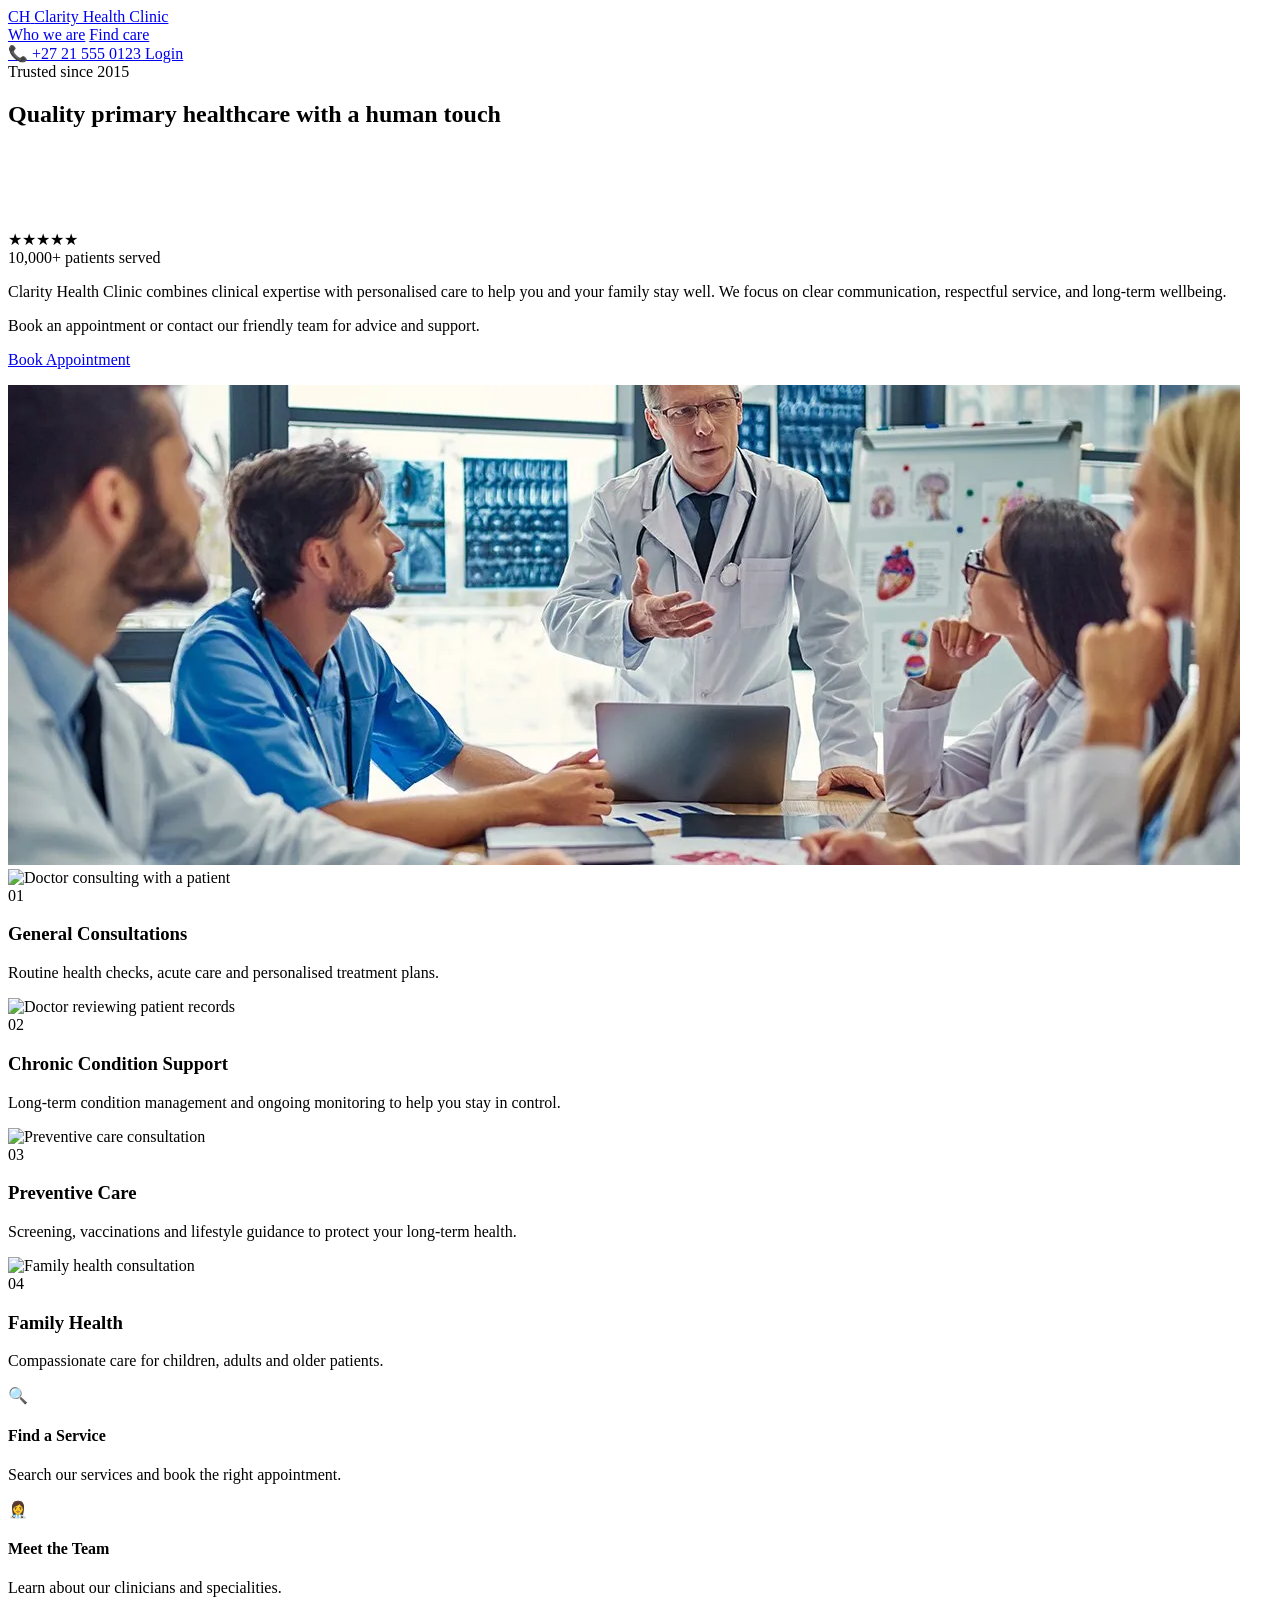
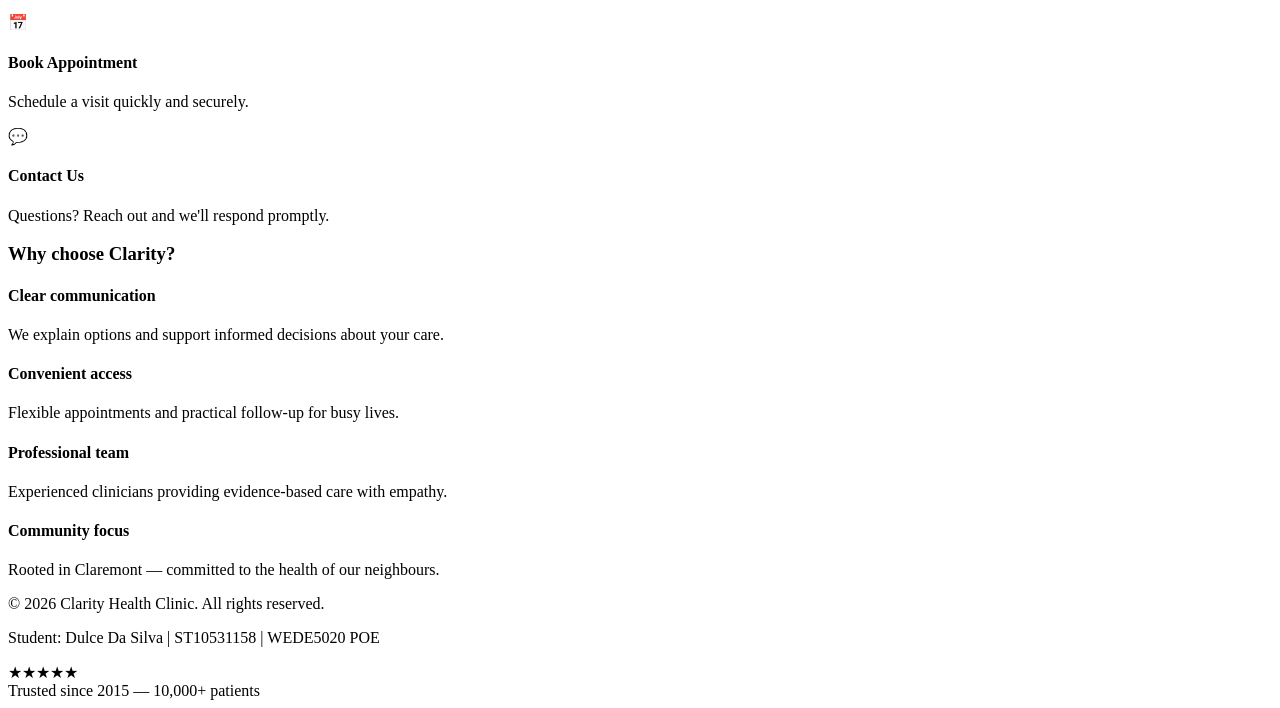
==== index.html @ a2a21668 "Add new features and improvements - Create a robots.txt file to allow all user agents. - Implement f" ====
<!DOCTYPE html>
<html lang="en">
<head>
    <meta charset="UTF-8">
    <meta name="viewport" content="width=device-width, initial-scale=1.0">
    <title>Home - Clarity Health Clinic</title>
    <link rel="stylesheet" href="styles.css">
    <link rel="icon" href="clinic-mark.svg" type="image/svg+xml">
</head>
<body>
    <header class="site-header fixed-header">
        <div class="brand">
            <a href="index.html" class="logo" aria-label="Clarity Health Clinic home">
                <span class="logo-mark" aria-hidden="true">CH</span>
                <span class="brand-name">Clarity Health Clinic</span>
            </a>
            <nav class="nav-links" aria-label="Main navigation">
                <a href="about.html">Who we are</a>
                <a href="service.html">Find care</a>
            </nav>
            <div class="nav-actions">
                <a href="tel:+27215550123" class="header-phone" aria-label="Call Clarity Health Clinic"> 
                    <span class="phone-emoji">📞</span>
                    <span class="phone-number">+27 21 555 0123</span>
                </a>
                <a href="enquiry.html" class="btn-secondary">Login</a>
            </div>
        </div>
    </header>

    <main class="page-shell">
        <section class="hero">
            <div class="hero-copy animate-fadeUp animate-onload slide-in">
                <span class="badge">Trusted since 2015</span>
                <h2>Quality primary healthcare with a human touch
                    <span class="svg-underline" aria-hidden="true">
                        <svg viewBox="0 0 200 12" preserveAspectRatio="none" xmlns="http://www.w3.org/2000/svg">
                            <path d="M0 6 L200 6"></path>
                        </svg>
                    </span>
                </h2>
                <div class="trust-row">
                    <div class="trust-stars">★★★★★</div>
                    <div>10,000+ patients served</div>
                </div>
                <p>
                    Clarity Health Clinic combines clinical expertise with personalised care to help you and your family stay well.
                    We focus on clear communication, respectful service, and long-term wellbeing.
                </p>
                <p>
                    Book an appointment or contact our friendly team for advice and support.
                </p>
                <p>
                    <a href="enquiry.html" class="btn-primary large">Book Appointment</a>
                </p>
            </div>

            <div class="hero-panel animate-float">
                <img src="medicos.webp" alt="Clinic team" class="hero-image" loading="lazy">
            </div>
        </section>

        <section class="cards-grid" aria-label="Key services">
            <article class="card animate-fadeUp">
                <img src="https://images.unsplash.com/photo-1584515933487-779824d29309?auto=format&fit=crop&w=900&q=80" alt="Doctor consulting with a patient" class="card-image" loading="lazy">
                <div class="card-icon">01</div>
                <h3>General Consultations</h3>
                <p>Routine health checks, acute care and personalised treatment plans.</p>
            </article>

            <article class="card animate-fadeUp">
                <img src="https://images.unsplash.com/photo-1576091160399-112ba8d25d1d?auto=format&fit=crop&w=900&q=80" alt="Doctor reviewing patient records" class="card-image" loading="lazy">
                <div class="card-icon">02</div>
                <h3>Chronic Condition Support</h3>
                <p>Long-term condition management and ongoing monitoring to help you stay in control.</p>
            </article>

            <article class="card animate-fadeUp">
                <img src="https://images.unsplash.com/photo-1516549655169-df83a0774514?auto=format&fit=crop&w=900&q=80" alt="Preventive care consultation" class="card-image" loading="lazy">
                <div class="card-icon">03</div>
                <h3>Preventive Care</h3>
                <p>Screening, vaccinations and lifestyle guidance to protect your long-term health.</p>
            </article>

            <article class="card animate-fadeUp">
                <img src="https://images.unsplash.com/photo-1579684385127-1ef15d508118?auto=format&fit=crop&w=900&q=80" alt="Family health consultation" class="card-image" loading="lazy">
                <div class="card-icon">04</div>
                <h3>Family Health</h3>
                <p>Compassionate care for children, adults and older patients.</p>
            </article>
        </section>

        <section class="icon-grid" aria-label="Quick links">
            <div class="icon-item">
                <div class="icon">🔍</div>
                <h4>Find a Service</h4>
                <p>Search our services and book the right appointment.</p>
            </div>
            <div class="icon-item">
                <div class="icon">👩‍⚕️</div>
                <h4>Meet the Team</h4>
                <p>Learn about our clinicians and specialities.</p>
            </div>
            <div class="icon-item">
                <div class="icon">📅</div>
                <h4>Book Appointment</h4>
                <p>Schedule a visit quickly and securely.</p>
            </div>
            <div class="icon-item">
                <div class="icon">💬</div>
                <h4>Contact Us</h4>
                <p>Questions? Reach out and we'll respond promptly.</p>
            </div>
        </section>

        <section class="section-block">
            <h3>Why choose Clarity?</h3>
            <div class="highlight-grid">
                <div class="feature">
                    <h4>Clear communication</h4>
                    <p>We explain options and support informed decisions about your care.</p>
                </div>
                <div class="feature">
                    <h4>Convenient access</h4>
                    <p>Flexible appointments and practical follow-up for busy lives.</p>
                </div>
                <div class="feature">
                    <h4>Professional team</h4>
                    <p>Experienced clinicians providing evidence-based care with empathy.</p>
                </div>
                <div class="feature">
                    <h4>Community focus</h4>
                    <p>Rooted in Claremont — committed to the health of our neighbours.</p>
                </div>
            </div>
        </section>
    </main>

    <footer class="site-footer">
        <p>&copy; 2026 Clarity Health Clinic. All rights reserved.</p>
        <p>Student: Dulce Da Silva | ST10531158 | WEDE5020 POE</p>
        <div class="trust-row">
            <div class="trust-stars">★★★★★</div>
            <div>Trusted since 2015 — 10,000+ patients</div>
        </div>
    </footer>
</body>
        <script src="script.js"></script>
</html>
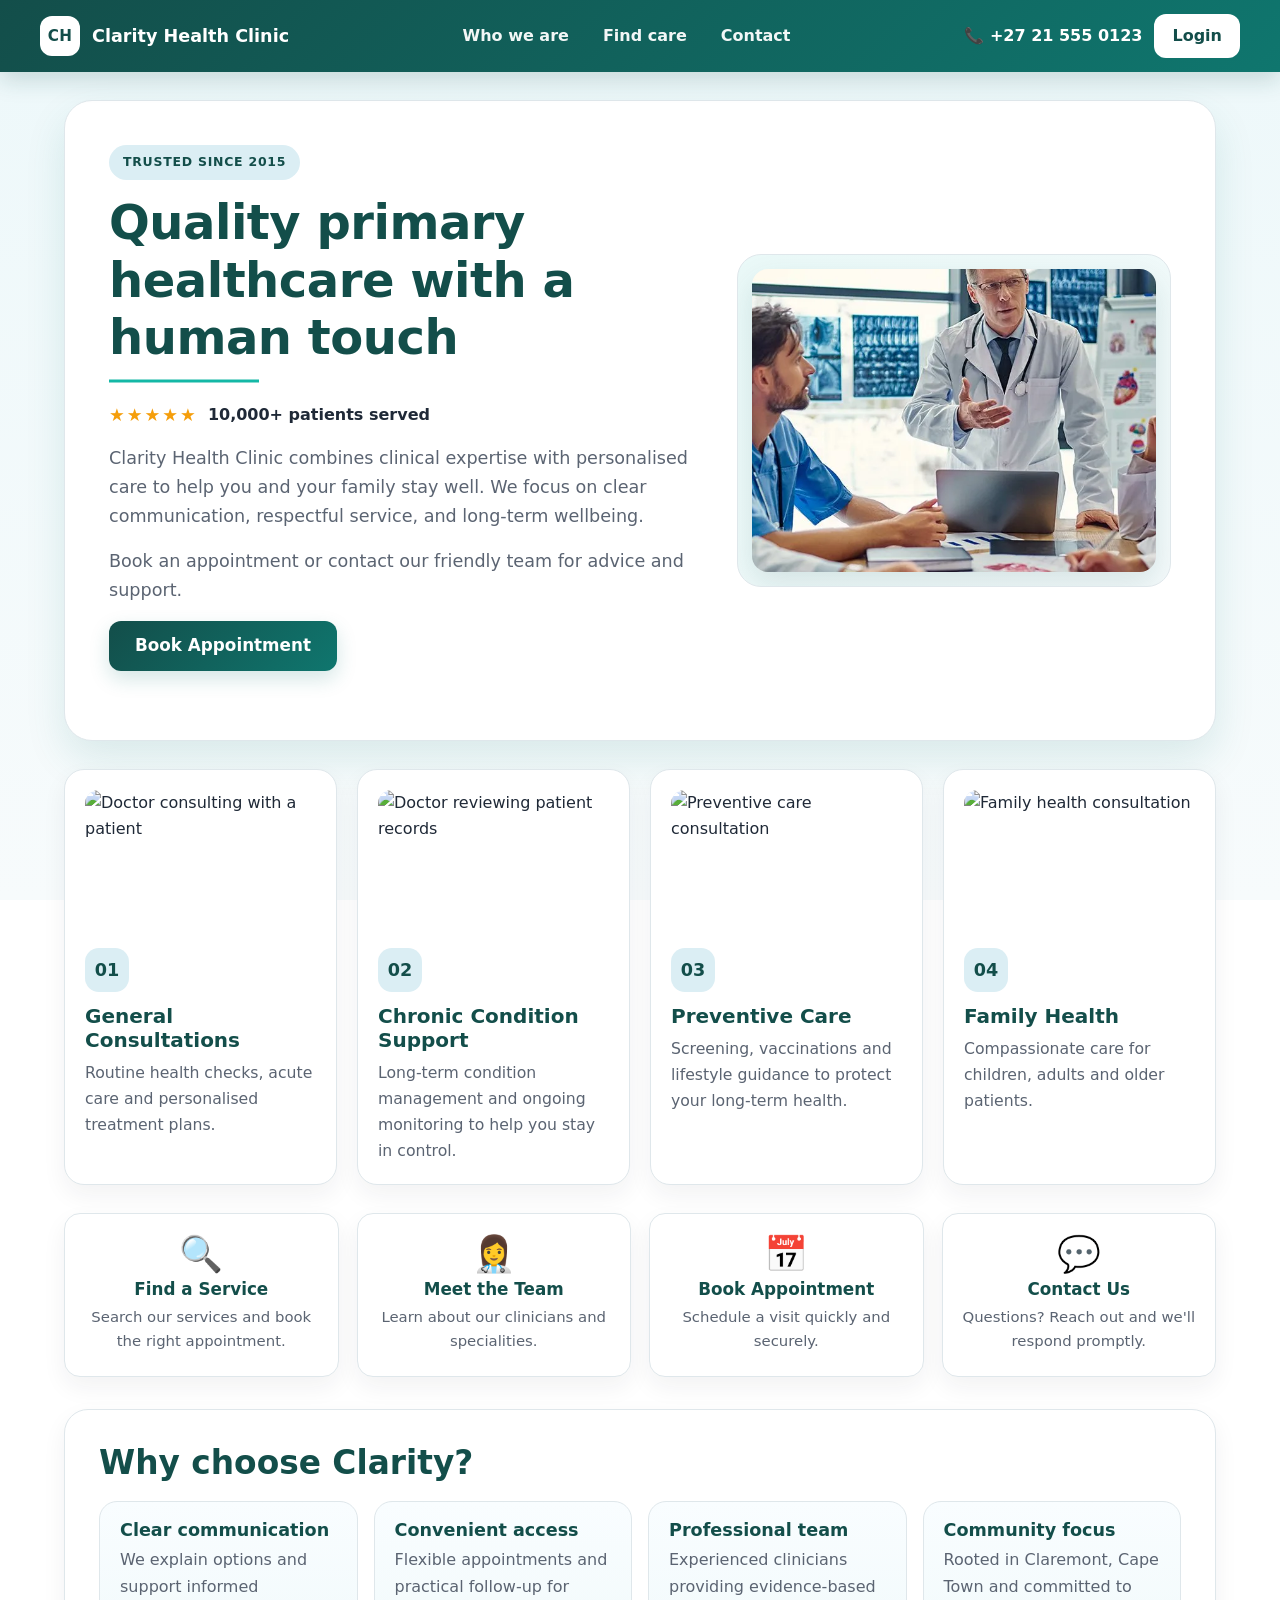
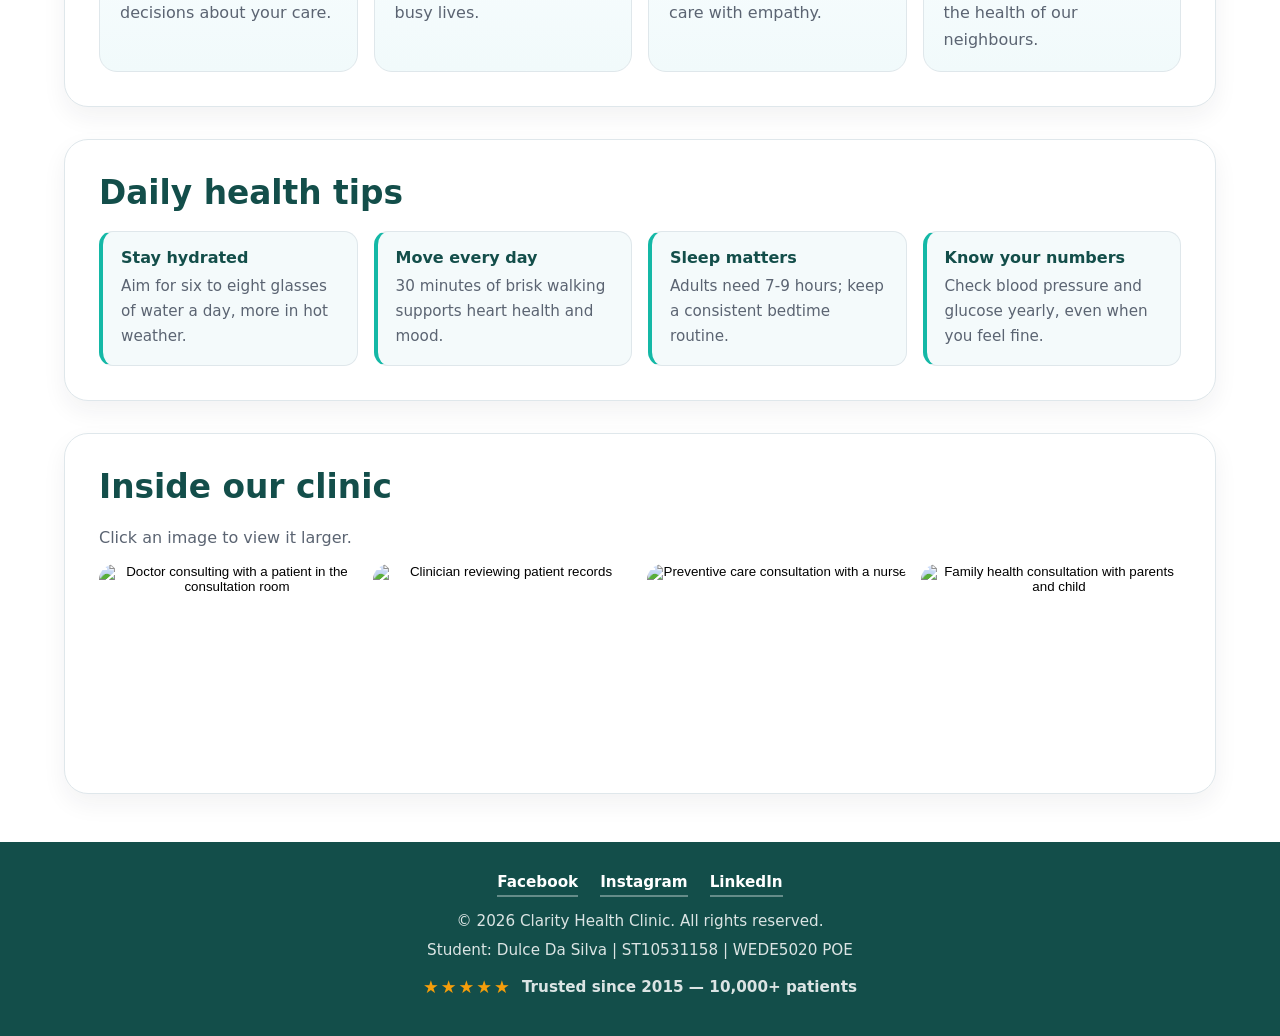
==== commit 7c92478b: "Add services page, JavaScript functionality, and styles for Clarity Health Clinic - Created services" ====
--- a/index.html
+++ b/index.html
@@ -3,11 +3,50 @@
 <head>
     <meta charset="UTF-8">
     <meta name="viewport" content="width=device-width, initial-scale=1.0">
-    <title>Home - Clarity Health Clinic</title>
-    <link rel="stylesheet" href="styles.css">
+    <title>Clarity Health Clinic | Primary Healthcare in Claremont, Cape Town</title>
+    <meta name="description" content="Clarity Health Clinic in Claremont, Cape Town offers general consultations, chronic care, vaccinations and family health. Book your appointment today.">
+    <meta name="keywords" content="health clinic Cape Town, Claremont doctor, GP Claremont, family health, vaccinations, chronic care">
+    <meta name="author" content="Dulce Da Silva">
+    <meta name="robots" content="index, follow">
+    <link rel="canonical" href="https://clarity-health-clinic.netlify.app/">
+
+    <!-- Open Graph (social media promotion) -->
+    <meta property="og:type" content="website">
+    <meta property="og:title" content="Clarity Health Clinic | Claremont, Cape Town">
+    <meta property="og:description" content="Quality primary healthcare with a human touch. Trusted since 2015.">
+    <meta property="og:url" content="https://clarity-health-clinic.netlify.app/">
+    <meta property="og:image" content="https://clarity-health-clinic.netlify.app/public/img/clinic-team-doctors.webp">
+
+    <link rel="preconnect" href="https://images.unsplash.com" crossorigin>
+    <link rel="stylesheet" href="style.css">
+    <link rel="stylesheet" href="extra.css">
     <link rel="icon" href="clinic-mark.svg" type="image/svg+xml">
+
+    <!-- Local SEO: structured data -->
+    <script type="application/ld+json">
+    {
+      "@context": "https://schema.org",
+      "@type": "MedicalClinic",
+      "name": "Clarity Health Clinic",
+      "url": "https://clarity-health-clinic.netlify.app/",
+      "telephone": "+27215550123",
+      "email": "info@clarityhealthclinic.co.za",
+      "address": {
+        "@type": "PostalAddress",
+        "streetAddress": "Main Road, Claremont",
+        "addressLocality": "Cape Town",
+        "addressRegion": "Western Cape",
+        "postalCode": "7708",
+        "addressCountry": "ZA"
+      },
+      "openingHours": ["Mo-Fr 08:00-17:00", "Sa 08:00-13:00"],
+      "foundingDate": "2015"
+    }
+    </script>
 </head>
 <body>
+    <a href="#main" class="skip-link">Skip to main content</a>
+
     <header class="site-header fixed-header">
         <div class="brand">
             <a href="index.html" class="logo" aria-label="Clarity Health Clinic home">
@@ -17,10 +56,11 @@
             <nav class="nav-links" aria-label="Main navigation">
                 <a href="about.html">Who we are</a>
                 <a href="service.html">Find care</a>
+                <a href="contact.html">Contact</a>
             </nav>
             <div class="nav-actions">
-                <a href="tel:+27215550123" class="header-phone" aria-label="Call Clarity Health Clinic"> 
-                    <span class="phone-emoji">📞</span>
+                <a href="tel:+27215550123" class="header-phone" aria-label="Call Clarity Health Clinic">
+                    <span class="phone-emoji" aria-hidden="true">📞</span>
                     <span class="phone-number">+27 21 555 0123</span>
                 </a>
                 <a href="enquiry.html" class="btn-secondary">Login</a>
@@ -28,19 +68,19 @@
         </div>
     </header>
 
-    <main class="page-shell">
+    <main class="page-shell" id="main">
         <section class="hero">
             <div class="hero-copy animate-fadeUp animate-onload slide-in">
                 <span class="badge">Trusted since 2015</span>
-                <h2>Quality primary healthcare with a human touch
+                <h1>Quality primary healthcare with a human touch
                     <span class="svg-underline" aria-hidden="true">
                         <svg viewBox="0 0 200 12" preserveAspectRatio="none" xmlns="http://www.w3.org/2000/svg">
                             <path d="M0 6 L200 6"></path>
                         </svg>
                     </span>
-                </h2>
+                </h1>
                 <div class="trust-row">
-                    <div class="trust-stars">★★★★★</div>
+                    <div class="trust-stars" aria-hidden="true">★★★★★</div>
                     <div>10,000+ patients served</div>
                 </div>
                 <p>
@@ -56,94 +96,126 @@
             </div>
 
             <div class="hero-panel animate-float">
-                <img src="medicos.webp" alt="Clinic team" class="hero-image" loading="lazy">
+                <img src="/public/img/medicos.webp" alt="Doctors and nurses of Clarity Health Clinic in Claremont" class="hero-image" width="600" height="400" fetchpriority="high">
             </div>
         </section>
 
         <section class="cards-grid" aria-label="Key services">
             <article class="card animate-fadeUp">
-                <img src="https://images.unsplash.com/photo-1584515933487-779824d29309?auto=format&fit=crop&w=900&q=80" alt="Doctor consulting with a patient" class="card-image" loading="lazy">
+                <img src="https://images.unsplash.com/photo-1584515933487-779824d29309?auto=format&fit=crop&w=900&q=80" alt="Doctor consulting with a patient" class="card-image" loading="lazy" width="900" height="160">
                 <div class="card-icon">01</div>
-                <h3>General Consultations</h3>
+                <h2>General Consultations</h2>
                 <p>Routine health checks, acute care and personalised treatment plans.</p>
             </article>
 
             <article class="card animate-fadeUp">
-                <img src="https://images.unsplash.com/photo-1576091160399-112ba8d25d1d?auto=format&fit=crop&w=900&q=80" alt="Doctor reviewing patient records" class="card-image" loading="lazy">
+                <img src="https://images.unsplash.com/photo-1576091160399-112ba8d25d1d?auto=format&fit=crop&w=900&q=80" alt="Doctor reviewing patient records" class="card-image" loading="lazy" width="900" height="160">
                 <div class="card-icon">02</div>
-                <h3>Chronic Condition Support</h3>
+                <h2>Chronic Condition Support</h2>
                 <p>Long-term condition management and ongoing monitoring to help you stay in control.</p>
             </article>
 
             <article class="card animate-fadeUp">
-                <img src="https://images.unsplash.com/photo-1516549655169-df83a0774514?auto=format&fit=crop&w=900&q=80" alt="Preventive care consultation" class="card-image" loading="lazy">
+                <img src="https://images.unsplash.com/photo-1516549655169-df83a0774514?auto=format&fit=crop&w=900&q=80" alt="Preventive care consultation" class="card-image" loading="lazy" width="900" height="160">
                 <div class="card-icon">03</div>
-                <h3>Preventive Care</h3>
+                <h2>Preventive Care</h2>
                 <p>Screening, vaccinations and lifestyle guidance to protect your long-term health.</p>
             </article>
 
             <article class="card animate-fadeUp">
-                <img src="https://images.unsplash.com/photo-1579684385127-1ef15d508118?auto=format&fit=crop&w=900&q=80" alt="Family health consultation" class="card-image" loading="lazy">
+                <img src="https://images.unsplash.com/photo-1579684385127-1ef15d508118?auto=format&fit=crop&w=900&q=80" alt="Family health consultation" class="card-image" loading="lazy" width="900" height="160">
                 <div class="card-icon">04</div>
-                <h3>Family Health</h3>
+                <h2>Family Health</h2>
                 <p>Compassionate care for children, adults and older patients.</p>
             </article>
         </section>
 
         <section class="icon-grid" aria-label="Quick links">
-            <div class="icon-item">
-                <div class="icon">🔍</div>
-                <h4>Find a Service</h4>
+            <a class="icon-item" href="service.html">
+                <div class="icon" aria-hidden="true">🔍</div>
+                <h3>Find a Service</h3>
                 <p>Search our services and book the right appointment.</p>
-            </div>
-            <div class="icon-item">
-                <div class="icon">👩‍⚕️</div>
-                <h4>Meet the Team</h4>
+            </a>
+            <a class="icon-item" href="about.html">
+                <div class="icon" aria-hidden="true">👩‍⚕️</div>
+                <h3>Meet the Team</h3>
                 <p>Learn about our clinicians and specialities.</p>
-            </div>
-            <div class="icon-item">
-                <div class="icon">📅</div>
-                <h4>Book Appointment</h4>
+            </a>
+            <a class="icon-item" href="enquiry.html">
+                <div class="icon" aria-hidden="true">📅</div>
+                <h3>Book Appointment</h3>
                 <p>Schedule a visit quickly and securely.</p>
-            </div>
-            <div class="icon-item">
-                <div class="icon">💬</div>
-                <h4>Contact Us</h4>
+            </a>
+            <a class="icon-item" href="contact.html">
+                <div class="icon" aria-hidden="true">💬</div>
+                <h3>Contact Us</h3>
                 <p>Questions? Reach out and we'll respond promptly.</p>
-            </div>
+            </a>
         </section>
 
         <section class="section-block">
-            <h3>Why choose Clarity?</h3>
+            <h2>Why choose Clarity?</h2>
             <div class="highlight-grid">
                 <div class="feature">
-                    <h4>Clear communication</h4>
+                    <h3>Clear communication</h3>
                     <p>We explain options and support informed decisions about your care.</p>
                 </div>
                 <div class="feature">
-                    <h4>Convenient access</h4>
+                    <h3>Convenient access</h3>
                     <p>Flexible appointments and practical follow-up for busy lives.</p>
                 </div>
                 <div class="feature">
-                    <h4>Professional team</h4>
+                    <h3>Professional team</h3>
                     <p>Experienced clinicians providing evidence-based care with empathy.</p>
                 </div>
                 <div class="feature">
-                    <h4>Community focus</h4>
-                    <p>Rooted in Claremont — committed to the health of our neighbours.</p>
-                </div>
+                    <h3>Community focus</h3>
+                    <p>Rooted in Claremont, Cape Town and committed to the health of our neighbours.</p>
+                </div>
+            </div>
+        </section>
+
+        <!-- Dynamic content loaded by script.js -->
+        <section class="section-block" aria-labelledby="tips-title">
+            <h2 id="tips-title">Daily health tips</h2>
+            <div class="tips-grid" id="tips-list"></div>
+        </section>
+
+        <!-- Gallery with lightbox -->
+        <section class="section-block" aria-labelledby="gallery-title">
+            <h2 id="gallery-title">Inside our clinic</h2>
+            <p class="muted">Click an image to view it larger.</p>
+            <div class="gallery">
+                <button class="gallery-item" data-full="https://images.unsplash.com/photo-1584515933487-779824d29309?auto=format&fit=crop&w=1600&q=80">
+                    <img src="https://images.unsplash.com/photo-1584515933487-779824d29309?auto=format&fit=crop&w=500&q=70" alt="Doctor consulting with a patient in the consultation room" loading="lazy" width="500" height="170">
+                </button>
+                <button class="gallery-item" data-full="https://images.unsplash.com/photo-1576091160399-112ba8d25d1d?auto=format&fit=crop&w=1600&q=80">
+                    <img src="https://images.unsplash.com/photo-1576091160399-112ba8d25d1d?auto=format&fit=crop&w=500&q=70" alt="Clinician reviewing patient records" loading="lazy" width="500" height="170">
+                </button>
+                <button class="gallery-item" data-full="https://images.unsplash.com/photo-1516549655169-df83a0774514?auto=format&fit=crop&w=1600&q=80">
+                    <img src="https://images.unsplash.com/photo-1516549655169-df83a0774514?auto=format&fit=crop&w=500&q=70" alt="Preventive care consultation with a nurse" loading="lazy" width="500" height="170">
+                </button>
+                <button class="gallery-item" data-full="https://images.unsplash.com/photo-1579684385127-1ef15d508118?auto=format&fit=crop&w=1600&q=80">
+                    <img src="https://images.unsplash.com/photo-1579684385127-1ef15d508118?auto=format&fit=crop&w=500&q=70" alt="Family health consultation with parents and child" loading="lazy" width="500" height="170">
+                </button>
             </div>
         </section>
     </main>
 
     <footer class="site-footer">
+        <nav class="socials" aria-label="Social media">
+            <a href="https://www.facebook.com/" target="_blank" rel="noopener noreferrer">Facebook</a>
+            <a href="https://www.instagram.com/" target="_blank" rel="noopener noreferrer">Instagram</a>
+            <a href="https://www.linkedin.com/" target="_blank" rel="noopener noreferrer">LinkedIn</a>
+        </nav>
         <p>&copy; 2026 Clarity Health Clinic. All rights reserved.</p>
         <p>Student: Dulce Da Silva | ST10531158 | WEDE5020 POE</p>
         <div class="trust-row">
-            <div class="trust-stars">★★★★★</div>
+            <div class="trust-stars" aria-hidden="true">★★★★★</div>
             <div>Trusted since 2015 — 10,000+ patients</div>
         </div>
     </footer>
+
+    <script src="script.js" defer></script>
 </body>
-        <script src="script.js"></script>
 </html>
--- a/style.css
+++ b/style.css
@@ -0,0 +1,390 @@
+/* ==========================================================
+   style.css - Clarity Health Clinic (base, layout, header,
+   hero, cards, sections, footer, responsive)
+   ========================================================== */
+
+:root {
+	--primary: #0f766e;
+	--primary-dark: #134e4a;
+	--primary-light: #14b8a6;
+	--secondary: #dbeef4;
+	--accent: #f4fafb;
+	--text: #1f2937;
+	--muted: #5b6472;
+	--card: #ffffff;
+	--line: #dfe7eb;
+	--star: #f59e0b;
+	--radius: 20px;
+	--shadow: 0 18px 40px rgba(15, 118, 110, 0.12);
+	--shadow-soft: 0 10px 24px rgba(31, 41, 55, 0.06);
+	--ease: cubic-bezier(.2, .9, .2, 1);
+}
+
+*, *::before, *::after { box-sizing: border-box; margin: 0; padding: 0; }
+
+html { scroll-behavior: smooth; -webkit-text-size-adjust: 100%; }
+
+body {
+	font-family: "Segoe UI", system-ui, -apple-system, Roboto, Arial, sans-serif;
+	background: linear-gradient(180deg, #edf8fa 0%, #f7fbfc 100%);
+	background-attachment: fixed;
+	color: var(--text);
+	line-height: 1.65;
+	min-height: 100vh;
+	display: flex;
+	flex-direction: column;
+	overflow-x: hidden;
+}
+
+main { flex: 1; width: 100%; }
+
+a { text-decoration: none; color: inherit; }
+
+img { max-width: 100%; height: auto; display: block; }
+
+h1, h2, h3, h4 { line-height: 1.2; }
+
+.page-shell {
+	max-width: 1200px;
+	margin: 0 auto;
+	padding: 28px clamp(14px, 4vw, 24px) 48px;
+}
+
+/* ---------- Header (sticky: never overlaps content) ---------- */
+.site-header {
+	background: linear-gradient(135deg, var(--primary-dark), var(--primary));
+	color: #fff;
+	padding: 14px clamp(14px, 4vw, 24px);
+	box-shadow: 0 8px 22px rgba(19, 78, 74, 0.18);
+}
+
+.fixed-header { position: sticky; top: 0; z-index: 9999; }
+
+.site-header .brand {
+	max-width: 1200px;
+	margin: 0 auto;
+	display: flex;
+	justify-content: space-between;
+	align-items: center;
+	flex-wrap: wrap;
+	gap: 10px 24px;
+}
+
+.logo { display: flex; align-items: center; gap: 12px; color: #fff; font-weight: 800; font-size: 1.1rem; }
+
+.logo-mark {
+	width: 40px; height: 40px; flex: none;
+	display: inline-flex; align-items: center; justify-content: center;
+	background: #fff; color: var(--primary-dark);
+	border-radius: 12px; font-weight: 800; font-size: .95rem; letter-spacing: .02em;
+}
+
+.logo img { max-height: 42px; width: auto; }
+
+.nav-links { display: flex; gap: 6px; align-items: center; flex-wrap: wrap; }
+
+.nav-links a {
+	color: rgba(255, 255, 255, 0.95);
+	padding: 8px 14px;
+	border-radius: 10px;
+	font-weight: 700;
+	transition: background .2s ease;
+}
+.nav-links a:hover { background: rgba(255, 255, 255, 0.14); }
+
+.nav-actions { display: flex; gap: 12px; align-items: center; }
+
+/* ---------- Buttons ---------- */
+.btn-primary {
+	display: inline-block;
+	background: linear-gradient(135deg, var(--primary-dark), var(--primary));
+	color: #fff;
+	padding: 11px 20px;
+	border-radius: 12px;
+	font-weight: 700;
+	line-height: 1.3;
+	text-align: center;
+	box-shadow: 0 8px 20px rgba(15, 118, 110, 0.18);
+	transition: transform .18s ease, box-shadow .18s ease, filter .18s ease;
+}
+.btn-primary:hover { transform: translateY(-3px); box-shadow: 0 16px 32px rgba(15, 118, 110, 0.25); filter: brightness(1.08); }
+.btn-primary.large { padding: 14px 26px; font-size: 1.05rem; }
+
+.btn-ghost {
+	display: inline-block;
+	background: transparent;
+	color: rgba(255, 255, 255, 0.95);
+	border: 1px solid rgba(255, 255, 255, 0.35);
+	padding: 9px 16px;
+	border-radius: 12px;
+	font-weight: 700;
+	transition: background .2s ease;
+}
+.btn-ghost:hover { background: rgba(255, 255, 255, 0.14); }
+
+.btn-primary, .btn-ghost, .btn-secondary { position: relative; overflow: hidden; }
+
+.ripple {
+	position: absolute; border-radius: 50%; background: rgba(255, 255, 255, 0.3);
+	transform: scale(0); animation: ripple .6s linear; pointer-events: none;
+}
+@keyframes ripple { to { transform: scale(2.5); opacity: 0; } }
+
+/* ---------- Hero ---------- */
+.hero {
+	display: grid;
+	grid-template-columns: minmax(0, 1.15fr) minmax(0, .85fr);
+	gap: clamp(20px, 4vw, 40px);
+	align-items: center;
+	background: var(--card);
+	border: 1px solid var(--line);
+	border-radius: 28px;
+	padding: clamp(22px, 4vw, 44px);
+	box-shadow: var(--shadow);
+}
+
+.hero h1, .hero h2 {
+	font-size: clamp(1.9rem, 4.4vw, 3rem);
+	margin-bottom: 14px;
+	color: var(--primary-dark);
+	letter-spacing: -0.01em;
+}
+
+.hero p { color: var(--muted); font-size: clamp(1rem, 1.6vw, 1.1rem); margin-bottom: 16px; }
+
+.badge {
+	display: inline-block;
+	background: var(--secondary);
+	color: var(--primary-dark);
+	padding: 7px 14px;
+	border-radius: 999px;
+	font-size: .78rem;
+	font-weight: 700;
+	letter-spacing: .06em;
+	text-transform: uppercase;
+	margin-bottom: 14px;
+}
+
+.trust-row { display: flex; align-items: center; justify-content: flex-start; gap: 10px; flex-wrap: wrap; font-weight: 600; margin-bottom: 14px; }
+.trust-stars { color: var(--star); letter-spacing: 2px; font-size: 1.1rem; }
+
+.hero-panel {
+	background: linear-gradient(135deg, #eaf9f8, #f4fafb);
+	border: 1px solid var(--line);
+	border-radius: 24px;
+	padding: 14px;
+	overflow: hidden;
+	display: flex;
+	align-items: center;
+	justify-content: center;
+}
+
+/* Hero image: fixed proportion, never taller than 380px */
+.hero-image {
+	width: 100%;
+	aspect-ratio: 4 / 3;
+	max-height: 380px;
+	object-fit: cover;
+	border-radius: 16px;
+	box-shadow: 0 12px 30px rgba(19, 78, 74, 0.12);
+}
+
+.page-hero-small .hero-image { max-height: 260px; }
+
+/* ---------- Reveal animations ---------- */
+.animate-fadeUp, .icon-item {
+	opacity: 0;
+	transform: translateY(16px);
+	transition: opacity .6s var(--ease), transform .6s var(--ease);
+}
+.animate-fadeUp.in-view, .icon-item.in-view { opacity: 1; transform: none; }
+
+.animate-float { animation: floaty 7s ease-in-out infinite; }
+@keyframes floaty {
+	0%, 100% { transform: translateY(0); }
+	50% { transform: translateY(-6px); }
+}
+
+.svg-underline { display: block; margin-top: 8px; }
+.svg-underline svg { width: 150px; height: 12px; display: block; }
+.svg-underline path {
+	stroke: var(--primary-light); stroke-width: 3; stroke-linecap: round; fill: none;
+	stroke-dasharray: 220; stroke-dashoffset: 220;
+	transition: stroke-dashoffset .9s var(--ease) .2s;
+}
+.in-view .svg-underline path { stroke-dashoffset: 0; }
+
+.hero-panel .hero-image { transition: transform .25s linear; }
+
+/* No-JS fallback + reduced motion */
+@media (scripting: none) {
+	.animate-fadeUp, .icon-item { opacity: 1; transform: none; }
+	.svg-underline path { stroke-dashoffset: 0; }
+}
+.reduced-motion .animate-fadeUp, .reduced-motion .icon-item { transition: none !important; opacity: 1; transform: none; }
+.reduced-motion .svg-underline path { stroke-dashoffset: 0; transition: none; }
+@media (prefers-reduced-motion: reduce) {
+	*, *::before, *::after { animation: none !important; transition: none !important; scroll-behavior: auto !important; }
+	.animate-fadeUp, .icon-item { opacity: 1; transform: none; }
+	.svg-underline path { stroke-dashoffset: 0; }
+}
+
+/* ---------- Cards ---------- */
+.cards-grid {
+	display: grid;
+	grid-template-columns: repeat(auto-fit, minmax(235px, 1fr));
+	gap: 20px;
+	margin-top: 28px;
+}
+
+.card {
+	background: var(--card);
+	border: 1px solid var(--line);
+	border-radius: var(--radius);
+	padding: 20px;
+	box-shadow: var(--shadow-soft);
+	display: flex;
+	flex-direction: column;
+	transition: transform .25s ease, box-shadow .25s ease;
+}
+.card:hover { transform: translateY(-6px); box-shadow: 0 22px 44px rgba(31, 41, 55, 0.1); }
+
+/* Card images: uniform 16:10 ratio on every screen */
+.card-image {
+	width: 100%;
+	height: auto;
+	aspect-ratio: 16 / 10;
+	object-fit: cover;
+	border-radius: 14px;
+	margin-bottom: 14px;
+}
+
+.card-icon {
+	width: 44px; height: 44px; border-radius: 14px;
+	background: var(--secondary); color: var(--primary-dark);
+	display: flex; align-items: center; justify-content: center;
+	font-size: 1.1rem; font-weight: 800; margin-bottom: 12px;
+}
+
+.card h2, .card h3 { margin-bottom: 8px; font-size: 1.25rem; color: var(--primary-dark); }
+.card p, .card li { color: var(--muted); font-size: .98rem; }
+.card ul { margin-top: 12px; padding-left: 20px; list-style: disc; }
+
+/* ---------- Quick links ---------- */
+.icon-grid {
+	display: grid;
+	grid-template-columns: repeat(auto-fit, minmax(190px, 1fr));
+	gap: 18px;
+	margin-top: 28px;
+}
+
+.icon-item {
+	display: block;
+	text-align: center;
+	padding: 22px 16px;
+	background: var(--card);
+	border-radius: 16px;
+	border: 1px solid var(--line);
+	box-shadow: var(--shadow-soft);
+}
+.icon-item.in-view:hover { transform: translateY(-5px); border-color: var(--primary-light); }
+.icon-item .icon { font-size: 2.2rem; display: block; margin-bottom: 8px; line-height: 1; }
+.icon-item h3, .icon-item h4 { color: var(--primary-dark); margin-bottom: 6px; font-size: 1.05rem; }
+.icon-item p { color: var(--muted); font-size: .93rem; }
+
+/* ---------- Section blocks ---------- */
+.section-block {
+	margin-top: 32px;
+	background: var(--card);
+	border: 1px solid var(--line);
+	border-radius: 24px;
+	padding: clamp(20px, 3.5vw, 34px);
+	box-shadow: var(--shadow-soft);
+}
+
+.section-block > h2, .section-block > h3 {
+	font-size: clamp(1.45rem, 3vw, 2.05rem);
+	color: var(--primary-dark);
+	margin-bottom: 18px;
+}
+
+.highlight-grid {
+	display: grid;
+	grid-template-columns: repeat(auto-fit, minmax(240px, 1fr));
+	gap: 16px;
+}
+
+.feature {
+	background: linear-gradient(180deg, #f9fdff, #f1fafb);
+	border: 1px solid var(--line);
+	border-radius: 18px;
+	padding: 18px 20px;
+}
+.feature h3, .feature h4 { color: var(--primary-dark); margin-bottom: 6px; font-size: 1.1rem; }
+.feature p { color: var(--muted); }
+
+.team-grid {
+	display: grid;
+	grid-template-columns: repeat(auto-fit, minmax(220px, 1fr));
+	gap: 20px;
+	margin-top: 18px;
+}
+.team-member { background: var(--accent); padding: 20px; border-radius: 18px; border: 1px solid var(--line); text-align: center; }
+.team-avatar {
+	width: 82px; height: 82px; border-radius: 50%;
+	background: linear-gradient(135deg, #c5ece8, #eaf7f6); color: var(--primary-dark);
+	display: flex; align-items: center; justify-content: center;
+	margin: 0 auto 14px; font-size: 1.8rem; font-weight: 700;
+}
+.team-member h3, .team-member h4 { color: var(--primary-dark); margin-bottom: 6px; }
+.team-member p { color: var(--muted); font-size: .95rem; }
+
+/* ---------- Footer ---------- */
+.site-footer {
+	background: var(--primary-dark);
+	color: rgba(255, 255, 255, 0.85);
+	text-align: center;
+	padding: 28px 16px 34px;
+	font-size: .95rem;
+	margin-top: auto;
+}
+.site-footer p { margin-bottom: 4px; }
+.site-footer .trust-row { justify-content: center; margin: 10px 0 0; }
+.socials { display: flex; gap: 10px 22px; justify-content: center; flex-wrap: wrap; margin-bottom: 12px; }
+.socials a { color: #fff; font-weight: 700; border-bottom: 2px solid rgba(255, 255, 255, 0.35); transition: border-color .2s ease; }
+.socials a:hover { border-color: #fff; }
+
+.sr-only { position: absolute; left: -9999px; top: auto; width: 1px; height: 1px; overflow: hidden; }
+
+/* ---------- Responsive ---------- */
+@media (max-width: 900px) {
+	.hero { grid-template-columns: 1fr; }
+	.hero-image { aspect-ratio: 16 / 10; max-height: 320px; }
+	.site-header .brand { justify-content: space-between; }
+	.nav-links { order: 3; width: 100%; justify-content: center; }
+}
+
+@media (max-width: 640px) {
+	.page-shell { padding-top: 18px; }
+	.hero { border-radius: 22px; }
+	.section-block { border-radius: 20px; margin-top: 22px; }
+	.cards-grid { grid-template-columns: 1fr 1fr; gap: 14px; }
+	.card { padding: 14px; }
+	.card h2, .card h3 { font-size: 1.05rem; }
+	.card p { font-size: .9rem; }
+	.nav-links a { padding: 8px 10px; }
+	.btn-primary.large { display: block; width: 100%; }
+	.brand-name { font-size: 1rem; }
+}
+
+@media (max-width: 480px) {
+	.cards-grid { grid-template-columns: 1fr; }
+	.card-image { aspect-ratio: 16 / 9; }
+	.header-phone .phone-number { display: none; }
+	.header-phone { font-size: 1.4rem; }
+}
+
+/* No hover lift on touch devices */
+@media (hover: none) {
+	.card:hover, .btn-primary:hover { transform: none; }
+}
--- a/extra.css
+++ b/extra.css
@@ -0,0 +1,170 @@
+/* ==========================================================
+   extra.css - forms, services, gallery, lightbox, utilities
+   (link AFTER style.css; replaces the previous extra.css)
+   ========================================================== */
+
+.skip-link { position: absolute; left: -9999px; top: 0; background: #fff; color: var(--primary-dark); padding: 8px 14px; z-index: 10001; border-radius: 0 0 8px 8px; font-weight: 700; }
+.skip-link:focus { left: 10px; }
+
+a:focus-visible, button:focus-visible, input:focus-visible, select:focus-visible, textarea:focus-visible {
+	outline: 3px solid var(--star);
+	outline-offset: 2px;
+}
+
+[hidden] { display: none !important; }
+
+.btn-secondary {
+	display: inline-block; background: #fff; color: var(--primary-dark);
+	padding: 9px 18px; border-radius: 12px; font-weight: 700; border: 0; cursor: pointer;
+	transition: background .2s ease, transform .18s ease;
+}
+.btn-secondary:hover { background: var(--secondary); transform: translateY(-2px); }
+
+.header-phone { color: #fff; font-weight: 700; white-space: nowrap; display: inline-flex; align-items: center; gap: 6px; }
+.nav-links a[aria-current="page"] { background: rgba(255, 255, 255, 0.2); }
+
+button.btn-primary { border: 0; cursor: pointer; font-size: 1rem; font-family: inherit; }
+
+.muted { color: var(--muted); margin-bottom: 12px; }
+
+/* ---------- Forms ---------- */
+.two-col { display: grid; grid-template-columns: repeat(2, minmax(0, 1fr)); gap: 22px; margin-top: 24px; align-items: start; }
+
+.form-card {
+	background: var(--card);
+	padding: clamp(18px, 3vw, 28px);
+	border-radius: 22px;
+	border: 1px solid var(--line);
+	box-shadow: var(--shadow-soft);
+}
+.form-card h2, .form-card h3 { color: var(--primary-dark); margin-bottom: 6px; }
+.form-card h2 { font-size: clamp(1.3rem, 2.4vw, 1.6rem); }
+
+.form { display: flex; flex-direction: column; gap: 14px; margin-top: 8px; }
+
+.form-row label { display: block; margin-bottom: 6px; color: var(--primary-dark); font-weight: 600; font-size: .95rem; }
+
+/* 16px font prevents iOS zoom; 46px min height = comfortable touch target */
+.form-row input:not([type="checkbox"]), .form-row select, .form-row textarea {
+	width: 100%;
+	min-height: 46px;
+	padding: 10px 14px;
+	border-radius: 12px;
+	border: 1px solid #cfd9de;
+	background: #fff;
+	font: inherit;
+	font-size: 1rem;
+	color: var(--text);
+	transition: border-color .2s ease, box-shadow .2s ease;
+}
+.form-row textarea { min-height: 120px; resize: vertical; }
+.form-row input:focus, .form-row select:focus, .form-row textarea:focus {
+	border-color: var(--primary);
+	box-shadow: 0 0 0 4px rgba(15, 118, 110, 0.12);
+	outline: none;
+}
+.form-row input[aria-invalid="true"], .form-row select[aria-invalid="true"], .form-row textarea[aria-invalid="true"] {
+	border-color: #b91c1c; background: #fef2f2;
+}
+
+.field-error { display: block; color: #b91c1c; font-size: .88rem; min-height: 1.1em; margin-top: 4px; }
+
+.checks { display: flex; gap: 10px 20px; flex-wrap: wrap; margin-top: 6px; }
+.checks label { display: flex; align-items: center; gap: 8px; font-weight: 400; margin: 0; cursor: pointer; }
+.checks input { width: 20px; height: 20px; accent-color: var(--primary); }
+
+.form-actions { display: flex; gap: 12px; align-items: center; margin-top: 6px; flex-wrap: wrap; }
+.form-status { margin-top: 10px; font-weight: 700; }
+.form-status.ok { color: #166534; }
+.form-status.err { color: #b91c1c; }
+
+.result-box, .email-preview {
+	margin-top: 16px; padding: 16px 18px; border-radius: 14px;
+	background: var(--accent); border: 1px solid var(--primary-light);
+}
+.result-box h4, .email-preview h4 { color: var(--primary-dark); margin-bottom: 6px; }
+.result-box p { margin-bottom: 4px; }
+.email-preview pre { white-space: pre-wrap; word-break: break-word; font-family: inherit; color: var(--text); margin: 8px 0 12px; }
+
+.contact-list { list-style: none; display: grid; gap: 10px; margin-top: 10px; }
+.contact-list a { color: var(--primary); font-weight: 700; word-break: break-word; }
+
+.page-hero-small { padding: clamp(18px, 3vw, 30px); }
+
+/* ---------- Services: search / filter / sort ---------- */
+.toolbar { display: grid; grid-template-columns: 2fr 1fr 1fr; gap: 14px; margin-bottom: 10px; }
+.toolbar label { display: block; font-weight: 700; color: var(--primary-dark); font-size: .9rem; margin-bottom: 4px; }
+.toolbar input, .toolbar select {
+	width: 100%; min-height: 46px; padding: 10px 14px; border-radius: 12px;
+	border: 1px solid #cfd9de; font: inherit; font-size: 1rem; background: #fff;
+}
+.toolbar input:focus, .toolbar select:focus { border-color: var(--primary); box-shadow: 0 0 0 4px rgba(15, 118, 110, 0.12); outline: none; }
+
+.results-count { color: var(--muted); margin: 8px 0 16px; font-weight: 600; }
+
+.services-grid { display: grid; grid-template-columns: repeat(auto-fill, minmax(250px, 1fr)); gap: 20px; }
+.services-grid .card { height: 100%; }
+.services-grid .card .btn-primary { align-self: flex-start; }
+
+.service-meta { display: flex; justify-content: space-between; gap: 8px; margin-top: auto; padding-top: 12px; font-weight: 700; color: var(--primary-dark); font-size: .95rem; }
+.tag {
+	align-self: flex-start;
+	background: var(--secondary); color: var(--primary-dark);
+	padding: 3px 12px; border-radius: 999px; font-size: .74rem; font-weight: 700;
+	text-transform: uppercase; letter-spacing: .05em; margin-bottom: 10px;
+}
+.empty-state { grid-column: 1 / -1; text-align: center; color: var(--muted); padding: 30px; }
+
+/* ---------- Health tips (dynamic) ---------- */
+.tips-grid { display: grid; grid-template-columns: repeat(auto-fit, minmax(220px, 1fr)); gap: 16px; }
+.tip { background: var(--accent); border: 1px solid var(--line); border-left: 4px solid var(--primary-light); border-radius: 14px; padding: 16px 18px; }
+.tip h4 { color: var(--primary-dark); margin-bottom: 6px; }
+.tip p { color: var(--muted); font-size: .95rem; }
+
+/* ---------- Gallery + lightbox ---------- */
+.gallery { display: grid; grid-template-columns: repeat(auto-fit, minmax(210px, 1fr)); gap: 14px; }
+
+.gallery-item {
+	border: 0; padding: 0; background: none; cursor: zoom-in;
+	border-radius: 16px; overflow: hidden; position: relative;
+	transition: transform .25s ease, box-shadow .25s ease;
+}
+.gallery-item:hover { transform: scale(1.03); box-shadow: 0 16px 32px rgba(31, 41, 55, 0.18); }
+
+/* Equal 4:3 thumbnails, cropped neatly */
+.gallery-item img { width: 100%; height: auto; aspect-ratio: 4 / 3; object-fit: cover; transition: transform .4s ease; }
+.gallery-item:hover img { transform: scale(1.06); }
+
+.lightbox {
+	position: fixed; inset: 0; background: rgba(0, 0, 0, 0.9);
+	display: flex; align-items: center; justify-content: center;
+	z-index: 20000; opacity: 0; pointer-events: none; transition: opacity .25s ease; padding: 16px;
+}
+.lightbox.open { opacity: 1; pointer-events: auto; }
+.lightbox figure { max-width: 94vw; max-height: 90vh; text-align: center; margin: 0; }
+.lightbox img { max-width: 94vw; max-height: 78vh; width: auto; height: auto; object-fit: contain; border-radius: 12px; margin: 0 auto; }
+.lightbox figcaption { color: #fff; margin-top: 10px; font-size: .95rem; }
+.lightbox button {
+	position: absolute; background: rgba(255, 255, 255, 0.16); color: #fff; border: 0;
+	font-size: 2rem; line-height: 1; width: 48px; height: 48px; border-radius: 50%; cursor: pointer;
+	transition: background .2s ease;
+}
+.lightbox button:hover { background: rgba(255, 255, 255, 0.32); }
+.lb-close { top: 16px; right: 16px; }
+.lb-prev { left: 12px; top: 50%; transform: translateY(-50%); }
+.lb-next { right: 12px; top: 50%; transform: translateY(-50%); }
+
+/* ---------- Responsive ---------- */
+@media (max-width: 900px) {
+	.two-col { grid-template-columns: 1fr; }
+	.toolbar { grid-template-columns: 1fr 1fr; }
+	.toolbar > div:first-child { grid-column: 1 / -1; }
+}
+
+@media (max-width: 560px) {
+	.toolbar { grid-template-columns: 1fr; }
+	.services-grid { grid-template-columns: 1fr; }
+	.gallery { grid-template-columns: 1fr 1fr; gap: 10px; }
+	.form-actions .btn-primary { width: 100%; }
+	.lb-prev, .lb-next { width: 40px; height: 40px; font-size: 1.6rem; }
+}
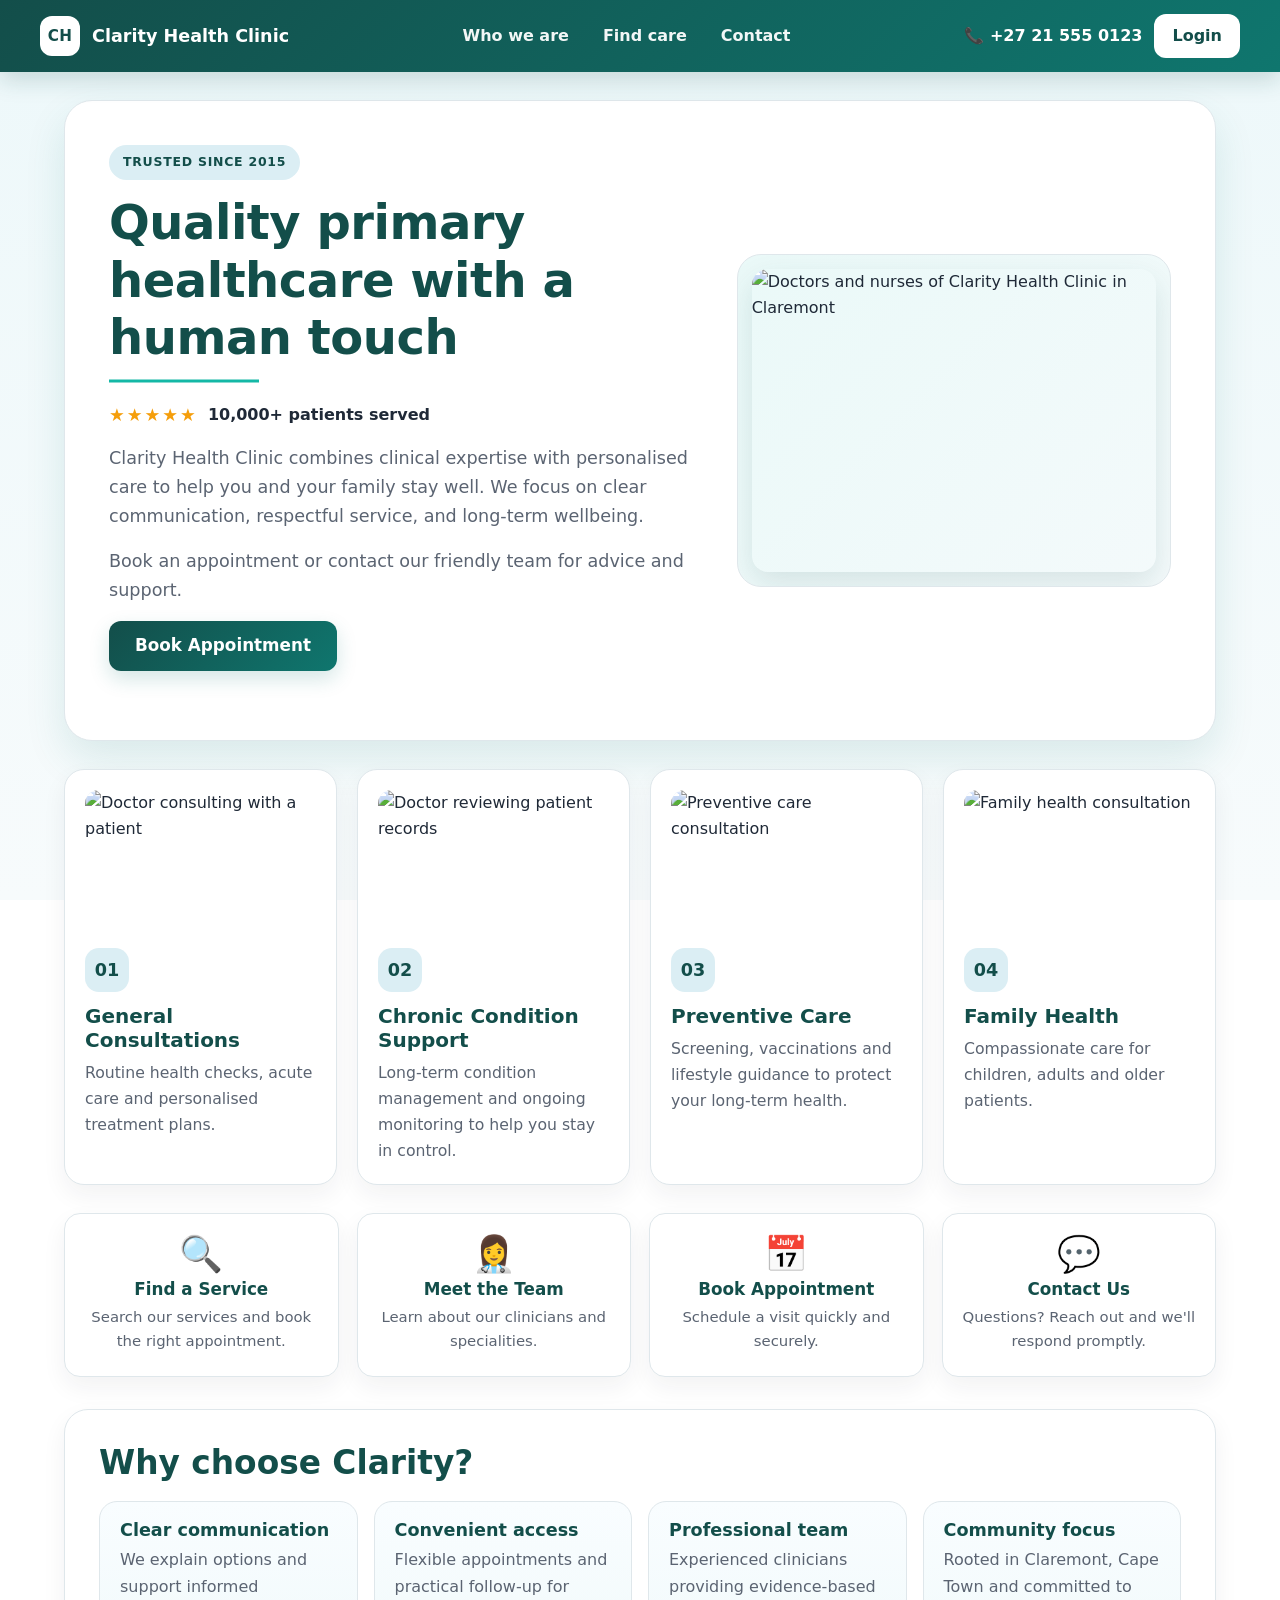
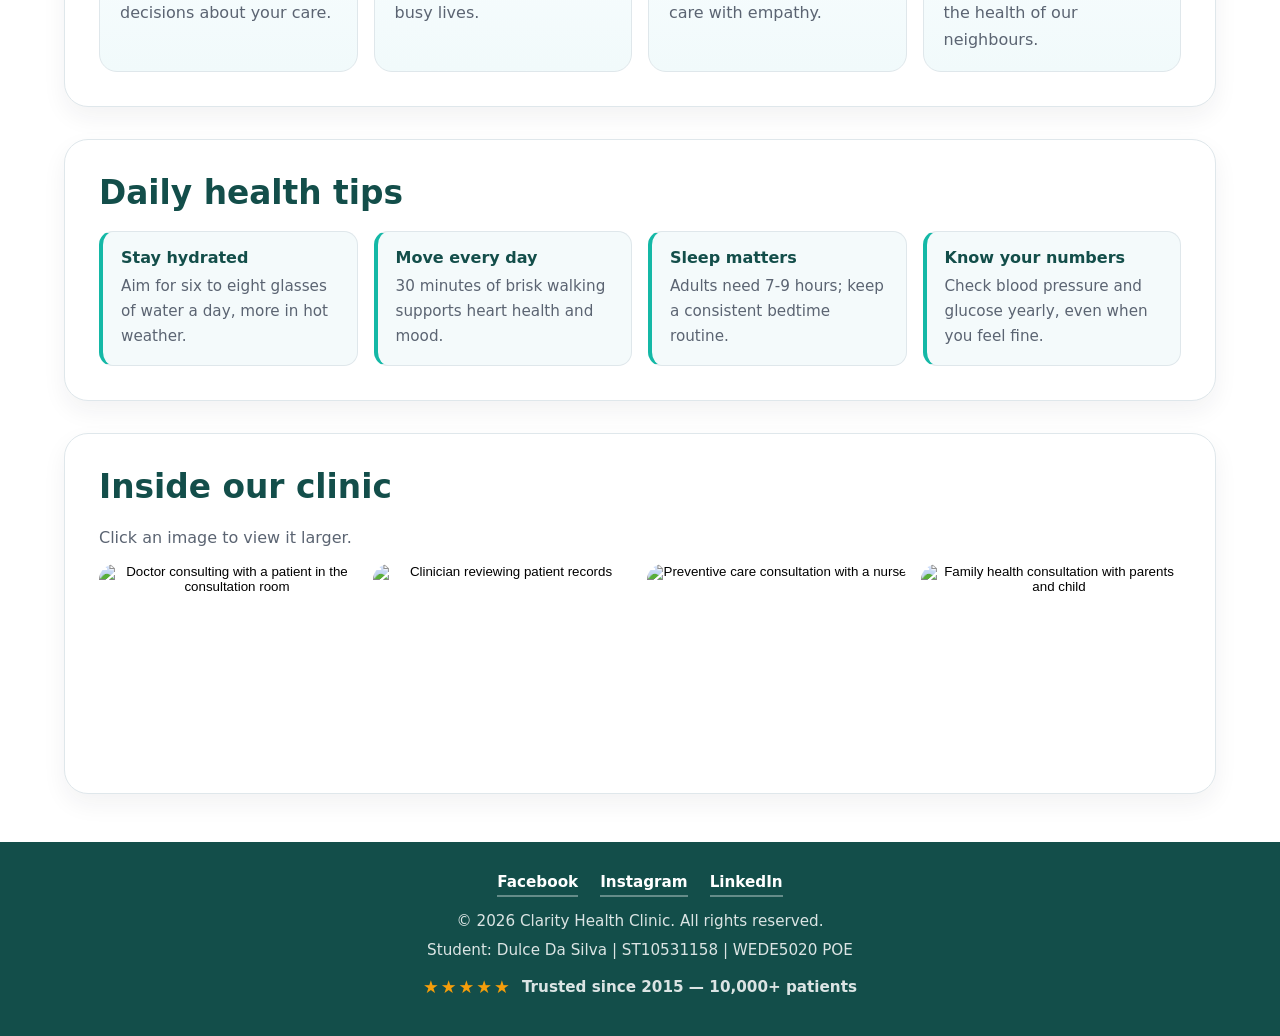
==== commit d8d450cb: "Update hero images across multiple pages to use a new external source" ====
--- a/index.html
+++ b/index.html
@@ -96,7 +96,7 @@
             </div>
 
             <div class="hero-panel animate-float">
-                <img src="/public/img/medicos.webp" alt="Doctors and nurses of Clarity Health Clinic in Claremont" class="hero-image" width="600" height="400" fetchpriority="high">
+                <img src="https://images.unsplash.com/photo-1516549655169-df83a0774514?auto=format&fit=crop&w=900&q=80" alt="Doctors and nurses of Clarity Health Clinic in Claremont" class="hero-image" width="600" height="400" fetchpriority="high">
             </div>
         </section>
 
